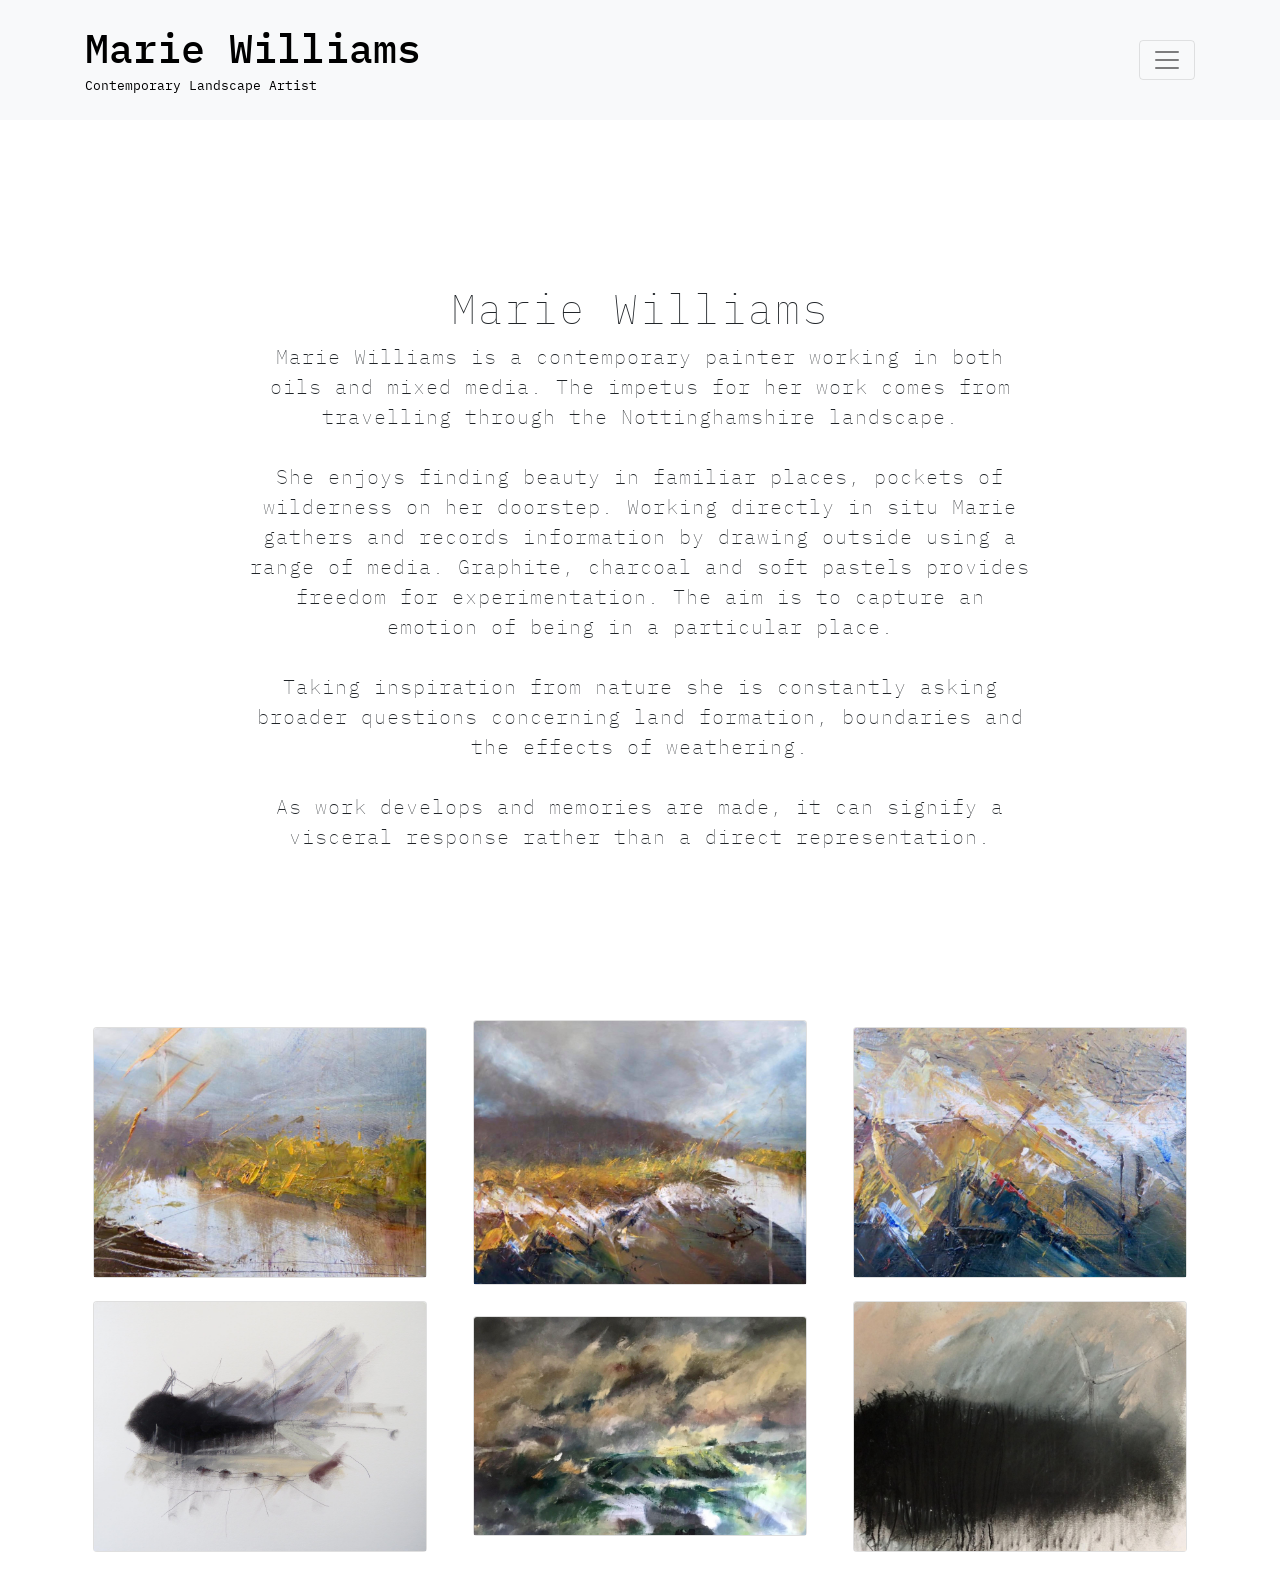
==== index.html @ ebe1d63e "Add files via upload" ====
<!doctype html>
<html lang="en">

<head>
  <!-- Required meta tags -->
  <meta charset="utf-8">
  <meta name="viewport" content="width=device-width, initial-scale=1, shrink-to-fit=no">

  <!-- Bootstrap CSS -->
  <link rel="stylesheet" href="css/bootstrap.min.css">
  <link rel="stylesheet" href="css/custom.css">

  <title>Marie Williams - Contemporary Landscape Artist</title>
</head>

<body>
  <div class="pos-f-t">
    <div class="collapse" id="navbarToggleExternalContent">
      <div class="bg-dark p-4">
        <div class="container-md text-white">
          <div class="row">
            <div class="col-md-6">
              Marie Williams is a contemporary painter working in both oils and mixed media. The impetus for her work comes from travelling through the Nottinghamshire landscape.
            </div>
            <div class="col-md-3">

            </div>
            <div class="col-md-3">
              <div class="list-group list-group-flush">
                <a href="cv.html" class="bg-dark text-white list-group-item list-group-item-action">CV</a>
                <a href="https://www.instagram.com/mariewilliamsart/" class="bg-dark text-white list-group-item list-group-item-action">Instagram</a>
              </div>
            </div>
          </div>
        </div>
      </div>
    </div>
    <nav class="navbar navbar-light bg-light">
      <div class="container-md">
        <a href="index.html" class="main-title pt-3">
          <h1 class="mb-0">Marie Williams</h1>
          <small>Contemporary Landscape Artist</small></p>
        </a>

        <button class="navbar-toggler" type="button" data-toggle="collapse" data-target="#navbarToggleExternalContent" aria-controls="navbarToggleExternalContent" aria-expanded="false" aria-label="Toggle navigation">
          <span class="navbar-toggler-icon"></span>
        </button>
      </div>
    </nav>
  </div>

  <div class="container-md text-center">
    <div class="jumbotron bg-white">
      <h2>Marie Williams</h2>
      <p class="mx-auto w-75">Marie Williams is a contemporary painter working in both oils and mixed media. The impetus for her work comes from travelling through the Nottinghamshire landscape. <br><br>
        She enjoys finding beauty in familiar places, pockets of wilderness on her doorstep. Working directly in situ Marie gathers and records information by drawing outside using a range of media. Graphite, charcoal and soft pastels provides freedom for experimentation. The aim is to capture an emotion of being in a particular place.
        <br><br>
        Taking inspiration from nature she is constantly asking broader questions concerning land formation, boundaries and the effects of weathering.
        <br><br>
        As work develops and memories are made, it can signify a visceral response rather than a direct representation. </p>
    </div>
  </div>

  <div class="container-md mb-4">
    <div class="row align-items-center">
      <div class="col-md-6 col-lg-4">
        <div class="card m-2">
          <img src="images/image2.jpg" alt="An image of art." class="card-img-top" data-toggle="modal" data-target="#bigImage" onclick="openImage(2)">
        </div>
      </div>
      <div class="col-md-6 col-lg-4">
        <div class="card m-2">
          <img src="images/image1.jpg" alt="An image of art." class="card-img-top" data-toggle="modal" data-target="#bigImage" onclick="openImage(1)">
        </div>
      </div>
      <div class="col-md-6 col-lg-4">
        <div class="card m-2">
          <img src="images/image3.jpg" alt="An image of art." class="card-img-top" data-toggle="modal" data-target="#bigImage" onclick="openImage(3)">
        </div>
      </div>
      <div class="col-md-6 col-lg-4">
        <div class="card m-2">
          <img src="images/image5.jpg" alt="An image of art." class="card-img-top" data-toggle="modal" data-target="#bigImage" onclick="openImage(5)">
        </div>
      </div>
      <div class="col-md-6 col-lg-4">
        <div class="card m-2">
          <img src="images/image4.jpg" alt="An image of art." class="card-img-top" data-toggle="modal" data-target="#bigImage" onclick="openImage(4)">
        </div>
      </div>
      <div class="col-md-6 col-lg-4">
        <div class="card m-2">
          <img src="images/image6.jpg" alt="An image of art." class="card-img-top" data-toggle="modal" data-target="#bigImage" onclick="openImage(6)">
        </div>
      </div>
    </div>
  </div>

  <div class="modal fade" id="bigImage" tabindex="-1" role="dialog">
    <div class="modal-dialog modal-lg" role="document">
      <div class="modal-content">
        <div class="modal-body">
          <img id="changeImage" class="img-fluid" src="images/image1.jpg" alt="An image of art.">
        </div>
        <div class="modal-footer">
          <button type="button" class="btn btn-secondary" data-dismiss="modal">Close</button>
        </div>
      </div>
    </div>
  </div>

  <script src="js/jquery.min.js"></script>
  <script src="js/bootstrap.min.js"></script>
  <script>
    function openImage(number) {
      document.getElementById("changeImage").src = "images/image" + number + ".jpg";
    }

  </script>
</body>

</html>
---- css/custom.css ----
@import url('https://fonts.googleapis.com/css2?family=IBM+Plex+Mono:wght@300;400&display=swap');

.main-title {
  font-family: 'IBM Plex Mono', monospace;
  text-decoration: none !important;
  color: black !important;
}

.jumbotron {
  margin-top: 100px;
  margin-bottom: 80px;
}

.jumbotron h2 {
  font-family: 'IBM Plex Mono', monospace;
  letter-spacing: 2px;
  font-size: 42px;
  font-weight: 100;
}

.jumbotron h3 {
  font-family: 'IBM Plex Mono', monospace;
  letter-spacing: 2px;
  font-size: 28px;
  font-weight: 100;
}

.jumbotron p {
  font-family: 'IBM Plex Mono', monospace;
  letter-spacing: 1px;
  font-size: 20px;
  font-weight: 100;
}

img {
  cursor: pointer;
}
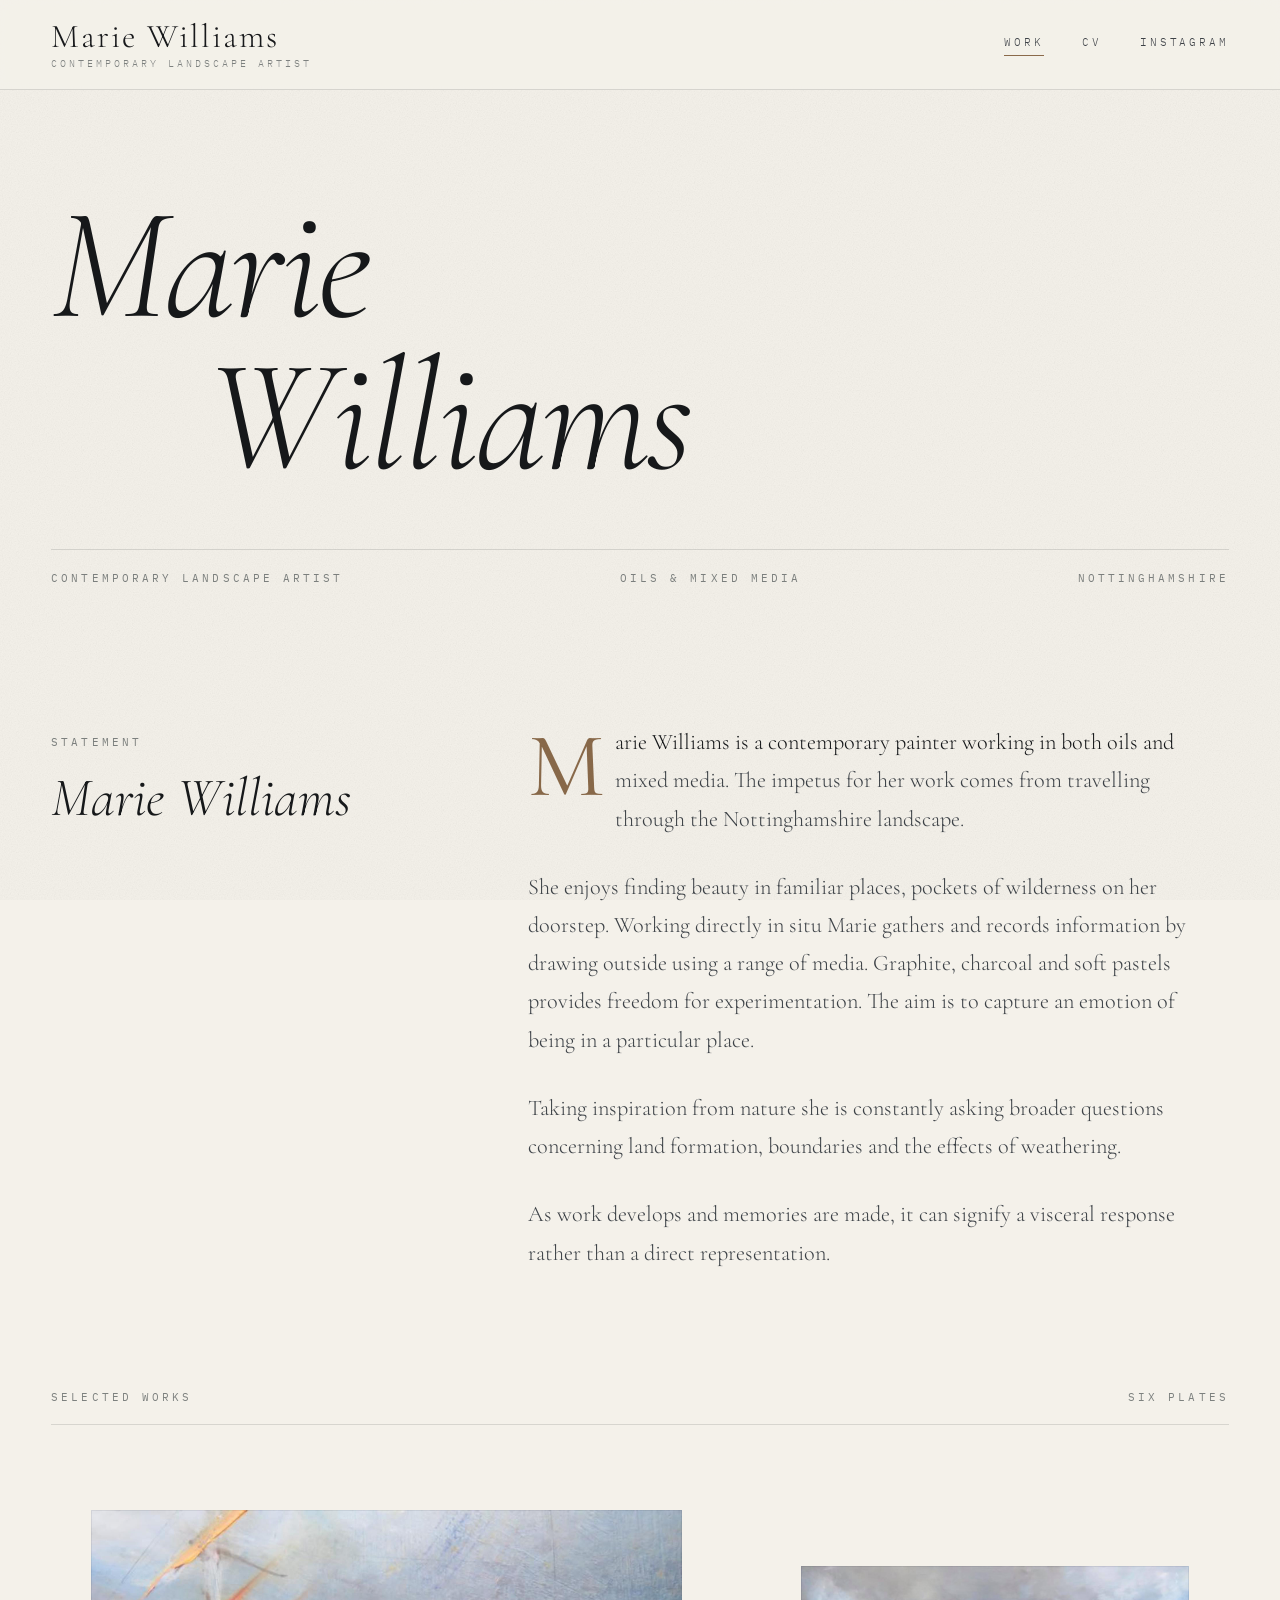
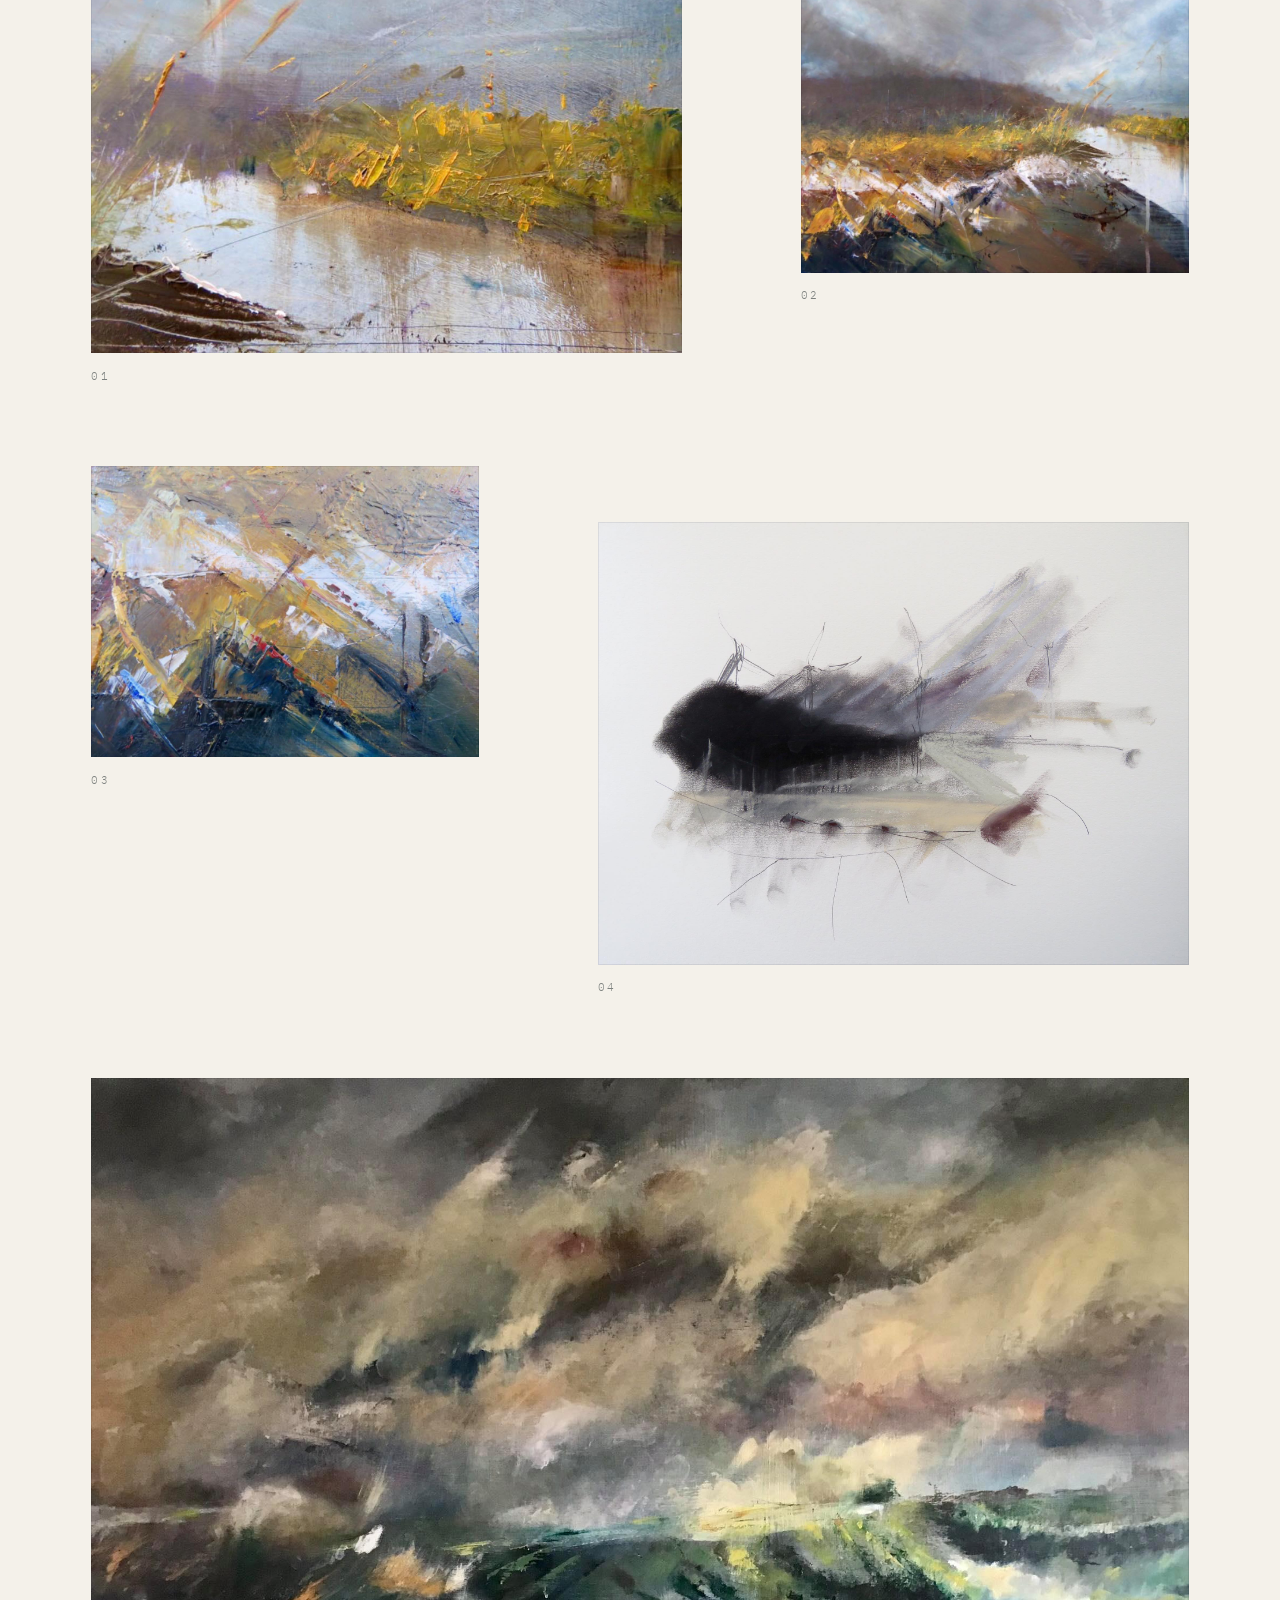
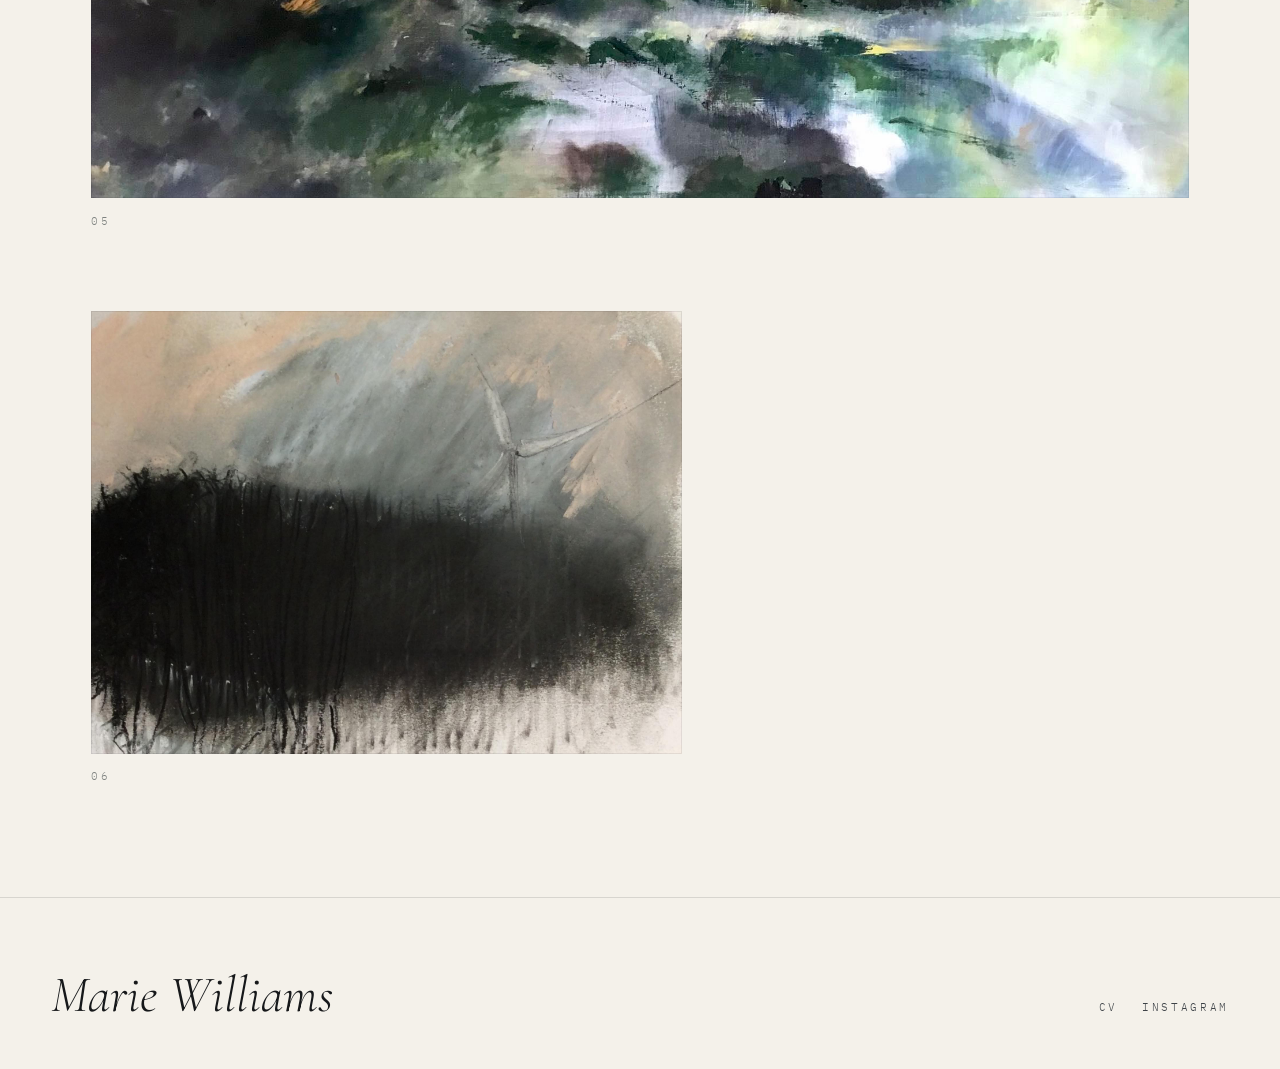
==== commit 5986fd91: "Refactor CV and index pages for improved structure and accessibility; add site.js for mobile menu an" ====
--- a/index.html
+++ b/index.html
@@ -1,122 +1,179 @@
-<!doctype html>
-<html lang="en">
-
-<head>
-  <!-- Required meta tags -->
-  <meta charset="utf-8">
-  <meta name="viewport" content="width=device-width, initial-scale=1, shrink-to-fit=no">
-
-  <!-- Bootstrap CSS -->
-  <link rel="stylesheet" href="css/bootstrap.min.css">
-  <link rel="stylesheet" href="css/custom.css">
-
-  <title>Marie Williams - Contemporary Landscape Artist</title>
-</head>
-
-<body>
-  <div class="pos-f-t">
-    <div class="collapse" id="navbarToggleExternalContent">
-      <div class="bg-dark p-4">
-        <div class="container-md text-white">
-          <div class="row">
-            <div class="col-md-6">
-              Marie Williams is a contemporary painter working in both oils and mixed media. The impetus for her work comes from travelling through the Nottinghamshire landscape.
-            </div>
-            <div class="col-md-3">
-
-            </div>
-            <div class="col-md-3">
-              <div class="list-group list-group-flush">
-                <a href="cv.html" class="bg-dark text-white list-group-item list-group-item-action">CV</a>
-                <a href="https://www.instagram.com/mariewilliamsart/" class="bg-dark text-white list-group-item list-group-item-action">Instagram</a>
-              </div>
-            </div>
-          </div>
-        </div>
-      </div>
-    </div>
-    <nav class="navbar navbar-light bg-light">
-      <div class="container-md">
-        <a href="index.html" class="main-title pt-3">
-          <h1 class="mb-0">Marie Williams</h1>
-          <small>Contemporary Landscape Artist</small></p>
-        </a>
-
-        <button class="navbar-toggler" type="button" data-toggle="collapse" data-target="#navbarToggleExternalContent" aria-controls="navbarToggleExternalContent" aria-expanded="false" aria-label="Toggle navigation">
-          <span class="navbar-toggler-icon"></span>
-        </button>
-      </div>
-    </nav>
-  </div>
-
-  <div class="container-md text-center">
-    <div class="jumbotron bg-white">
-      <h2>Marie Williams</h2>
-      <p class="mx-auto w-75">Marie Williams is a contemporary painter working in both oils and mixed media. The impetus for her work comes from travelling through the Nottinghamshire landscape. <br><br>
-        She enjoys finding beauty in familiar places, pockets of wilderness on her doorstep. Working directly in situ Marie gathers and records information by drawing outside using a range of media. Graphite, charcoal and soft pastels provides freedom for experimentation. The aim is to capture an emotion of being in a particular place.
-        <br><br>
-        Taking inspiration from nature she is constantly asking broader questions concerning land formation, boundaries and the effects of weathering.
-        <br><br>
-        As work develops and memories are made, it can signify a visceral response rather than a direct representation. </p>
-    </div>
-  </div>
-
-  <div class="container-md mb-4">
-    <div class="row align-items-center">
-      <div class="col-md-6 col-lg-4">
-        <div class="card m-2">
-          <img src="images/image2.jpg" alt="An image of art." class="card-img-top" data-toggle="modal" data-target="#bigImage" onclick="openImage(2)">
-        </div>
-      </div>
-      <div class="col-md-6 col-lg-4">
-        <div class="card m-2">
-          <img src="images/image1.jpg" alt="An image of art." class="card-img-top" data-toggle="modal" data-target="#bigImage" onclick="openImage(1)">
-        </div>
-      </div>
-      <div class="col-md-6 col-lg-4">
-        <div class="card m-2">
-          <img src="images/image3.jpg" alt="An image of art." class="card-img-top" data-toggle="modal" data-target="#bigImage" onclick="openImage(3)">
-        </div>
-      </div>
-      <div class="col-md-6 col-lg-4">
-        <div class="card m-2">
-          <img src="images/image5.jpg" alt="An image of art." class="card-img-top" data-toggle="modal" data-target="#bigImage" onclick="openImage(5)">
-        </div>
-      </div>
-      <div class="col-md-6 col-lg-4">
-        <div class="card m-2">
-          <img src="images/image4.jpg" alt="An image of art." class="card-img-top" data-toggle="modal" data-target="#bigImage" onclick="openImage(4)">
-        </div>
-      </div>
-      <div class="col-md-6 col-lg-4">
-        <div class="card m-2">
-          <img src="images/image6.jpg" alt="An image of art." class="card-img-top" data-toggle="modal" data-target="#bigImage" onclick="openImage(6)">
-        </div>
-      </div>
-    </div>
-  </div>
-
-  <div class="modal fade" id="bigImage" tabindex="-1" role="dialog">
-    <div class="modal-dialog modal-lg" role="document">
-      <div class="modal-content">
-        <div class="modal-body">
-          <img id="changeImage" class="img-fluid" src="images/image1.jpg" alt="An image of art.">
-        </div>
-        <div class="modal-footer">
-          <button type="button" class="btn btn-secondary" data-dismiss="modal">Close</button>
-        </div>
-      </div>
-    </div>
-  </div>
-
-  <script src="js/jquery.min.js"></script>
-  <script src="js/bootstrap.min.js"></script>
-  <script>
-    function openImage(number) {
-      document.getElementById("changeImage").src = "images/image" + number + ".jpg";
-    }
-
-  </script>
-</body>
-
-</html>
+<!doctype html>
+<html lang="en">
+
+<head>
+  <meta charset="utf-8">
+  <meta name="viewport" content="width=device-width, initial-scale=1">
+  <meta name="description" content="Marie Williams is a contemporary painter working in both oils and mixed media. The impetus for her work comes from travelling through the Nottinghamshire landscape.">
+
+  <link rel="preconnect" href="https://fonts.googleapis.com">
+  <link rel="preconnect" href="https://fonts.gstatic.com" crossorigin>
+  <link rel="stylesheet" href="css/custom.css">
+
+  <title>Marie Williams - Contemporary Landscape Artist</title>
+</head>
+
+<body>
+
+  <header class="site-header">
+    <div class="site-header__inner">
+      <a href="index.html" class="main-title">
+        <h1>Marie Williams</h1>
+        <small>Contemporary Landscape Artist</small>
+      </a>
+
+      <nav class="nav-links" aria-label="Primary">
+        <a href="index.html" aria-current="page">Work</a>
+        <a href="cv.html">CV</a>
+        <a href="https://www.instagram.com/mariewilliamsart/">Instagram</a>
+      </nav>
+
+      <button class="nav-toggle" type="button" aria-expanded="false" aria-controls="navPanel" aria-label="Menu">
+        <span></span><span></span><span></span>
+      </button>
+    </div>
+  </header>
+
+  <div class="nav-panel" id="navPanel">
+    <div class="shell">
+      <p class="nav-panel__note">Marie Williams is a contemporary painter working in both oils and mixed media. The impetus for her work comes from travelling through the Nottinghamshire landscape.</p>
+      <nav class="nav-panel__links" aria-label="Menu">
+        <a href="index.html">Work</a>
+        <a href="cv.html">CV</a>
+        <a href="https://www.instagram.com/mariewilliamsart/">Instagram</a>
+      </nav>
+    </div>
+  </div>
+
+  <main>
+
+    <section class="hero">
+      <div class="shell">
+        <h2 class="hero__mark reveal">
+          <span class="line">Marie</span>
+          <span class="line">Williams</span>
+        </h2>
+        <div class="hero__meta reveal">
+          <span class="eyebrow">Contemporary Landscape Artist</span>
+          <span class="eyebrow">Oils &amp; Mixed Media</span>
+          <span class="eyebrow">Nottinghamshire</span>
+        </div>
+      </div>
+    </section>
+
+    <section class="statement">
+      <div class="shell statement__grid">
+        <div class="statement__aside reveal">
+          <span class="eyebrow">Statement</span>
+          <h2>Marie Williams</h2>
+        </div>
+        <div class="statement__body reveal">
+          <p>Marie Williams is a contemporary painter working in both oils and mixed media. The impetus for her work comes from travelling through the Nottinghamshire landscape.</p>
+          <p>She enjoys finding beauty in familiar places, pockets of wilderness on her doorstep. Working directly in situ Marie gathers and records information by drawing outside using a range of media. Graphite, charcoal and soft pastels provides freedom for experimentation. The aim is to capture an emotion of being in a particular place.</p>
+          <p>Taking inspiration from nature she is constantly asking broader questions concerning land formation, boundaries and the effects of weathering.</p>
+          <p>As work develops and memories are made, it can signify a visceral response rather than a direct representation.</p>
+        </div>
+      </div>
+    </section>
+
+    <section class="gallery" id="work">
+      <div class="shell">
+        <div class="gallery__head reveal">
+          <span class="eyebrow">Selected Works</span>
+          <span class="eyebrow">Six Plates</span>
+        </div>
+
+        <div class="gallery__grid">
+
+          <figure class="plate plate--wide reveal">
+            <button class="plate__frame" type="button" data-index="0" aria-label="View larger image">
+              <img src="images/image2.jpg" alt="An image of art." width="2048" height="1536">
+            </button>
+            <figcaption class="plate__caption">
+              <span class="idx">01</span>
+              <span class="cue">View</span>
+            </figcaption>
+          </figure>
+
+          <figure class="plate plate--narrow plate--offset reveal">
+            <button class="plate__frame" type="button" data-index="1" aria-label="View larger image">
+              <img src="images/image1.jpg" alt="An image of art." width="1941" height="1534" loading="lazy">
+            </button>
+            <figcaption class="plate__caption">
+              <span class="idx">02</span>
+              <span class="cue">View</span>
+            </figcaption>
+          </figure>
+
+          <figure class="plate plate--narrow reveal">
+            <button class="plate__frame" type="button" data-index="2" aria-label="View larger image">
+              <img src="images/image3.jpg" alt="An image of art." width="2048" height="1536" loading="lazy">
+            </button>
+            <figcaption class="plate__caption">
+              <span class="idx">03</span>
+              <span class="cue">View</span>
+            </figcaption>
+          </figure>
+
+          <figure class="plate plate--wide plate--offset reveal">
+            <button class="plate__frame" type="button" data-index="3" aria-label="View larger image">
+              <img src="images/image5.jpg" alt="An image of art." width="2048" height="1536" loading="lazy">
+            </button>
+            <figcaption class="plate__caption">
+              <span class="idx">04</span>
+              <span class="cue">View</span>
+            </figcaption>
+          </figure>
+
+          <figure class="plate plate--full reveal">
+            <button class="plate__frame" type="button" data-index="4" aria-label="View larger image">
+              <img src="images/image4.jpg" alt="An image of art." width="2043" height="1341" loading="lazy">
+            </button>
+            <figcaption class="plate__caption">
+              <span class="idx">05</span>
+              <span class="cue">View</span>
+            </figcaption>
+          </figure>
+
+          <figure class="plate plate--wide reveal">
+            <button class="plate__frame" type="button" data-index="5" aria-label="View larger image">
+              <img src="images/image6.jpg" alt="An image of art." width="2048" height="1536" loading="lazy">
+            </button>
+            <figcaption class="plate__caption">
+              <span class="idx">06</span>
+              <span class="cue">View</span>
+            </figcaption>
+          </figure>
+
+        </div>
+      </div>
+    </section>
+
+  </main>
+
+  <footer class="site-footer">
+    <div class="shell site-footer__inner">
+      <p class="site-footer__name">Marie Williams</p>
+      <nav class="footer-links" aria-label="Footer">
+        <a href="cv.html">CV</a>
+        <a href="https://www.instagram.com/mariewilliamsart/">Instagram</a>
+      </nav>
+    </div>
+  </footer>
+
+  <div class="lightbox" id="lightbox" role="dialog" aria-modal="true" aria-label="Artwork viewer">
+    <button class="lb-btn lightbox__close" type="button" data-lb="close">Close</button>
+    <div class="lightbox__stage">
+      <img id="changeImage" src="images/image1.jpg" alt="An image of art.">
+    </div>
+    <div class="lightbox__bar">
+      <button class="lb-btn" type="button" data-lb="prev">&larr; Prev</button>
+      <span class="lb-count" id="lbCount">01 / 06</span>
+      <button class="lb-btn" type="button" data-lb="next">Next &rarr;</button>
+    </div>
+  </div>
+
+  <script src="js/site.js"></script>
+</body>
+
+</html>
--- a/css/custom.css
+++ b/css/custom.css
@@ -1,37 +1,576 @@
-@import url('https://fonts.googleapis.com/css2?family=IBM+Plex+Mono:wght@300;400&display=swap');
-
-.main-title {
-  font-family: 'IBM Plex Mono', monospace;
-  text-decoration: none !important;
-  color: black !important;
-}
-
-.jumbotron {
-  margin-top: 100px;
-  margin-bottom: 80px;
-}
-
-.jumbotron h2 {
-  font-family: 'IBM Plex Mono', monospace;
-  letter-spacing: 2px;
-  font-size: 42px;
-  font-weight: 100;
-}
-
-.jumbotron h3 {
-  font-family: 'IBM Plex Mono', monospace;
-  letter-spacing: 2px;
-  font-size: 28px;
-  font-weight: 100;
-}
-
-.jumbotron p {
-  font-family: 'IBM Plex Mono', monospace;
-  letter-spacing: 1px;
-  font-size: 20px;
-  font-weight: 100;
-}
-
-img {
-  cursor: pointer;
-}
+/* ==========================================================================
+   Marie Williams — Contemporary Landscape Artist
+   Bespoke stylesheet. Editorial / gallery.
+   ========================================================================== */
+
+@import url('https://fonts.googleapis.com/css2?family=Cormorant+Garamond:ital,wght@0,300;0,400;0,500;1,300;1,400&family=IBM+Plex+Mono:wght@300;400&display=swap');
+
+/* ---------- Tokens ---------- */
+:root {
+  --paper:        #f4f1ea;
+  --paper-deep:   #eae5db;
+  --ink:          #16181a;
+  --ink-soft:     #3d4247;
+  --ink-faint:    #7d817f;
+  --rule:         rgba(22, 24, 26, .13);
+  --clay:         #8a6a4a;
+
+  --display: 'Cormorant Garamond', 'Times New Roman', Georgia, serif;
+  --mono: 'IBM Plex Mono', ui-monospace, Menlo, monospace;
+
+  --shell: min(1400px, 92vw);
+  --ease: cubic-bezier(.22, .61, .36, 1);
+}
+
+/* ---------- Reset ---------- */
+*, *::before, *::after { box-sizing: border-box; }
+
+html { -webkit-text-size-adjust: 100%; scroll-behavior: smooth; }
+
+body {
+  margin: 0;
+  background: var(--paper);
+  color: var(--ink);
+  font-family: var(--display);
+  font-size: clamp(17px, 1.05vw + 13px, 21px);
+  line-height: 1.62;
+  font-weight: 300;
+  overflow-x: hidden;
+  -webkit-font-smoothing: antialiased;
+}
+
+body.is-locked { overflow: hidden; }
+
+img { max-width: 100%; display: block; }
+a { color: inherit; }
+
+::selection { background: var(--clay); color: var(--paper); }
+
+/* Paper grain — a faint tooth over the whole page */
+body::after {
+  content: "";
+  position: fixed;
+  inset: 0;
+  pointer-events: none;
+  z-index: 9;
+  opacity: .3;
+  mix-blend-mode: multiply;
+  background-image: url("data:image/svg+xml;utf8,<svg xmlns='http://www.w3.org/2000/svg' width='180' height='180'><filter id='n'><feTurbulence type='fractalNoise' baseFrequency='.86' numOctaves='3' stitchTiles='stitch'/><feColorMatrix type='saturate' values='0'/></filter><rect width='180' height='180' filter='url(%23n)' opacity='.42'/></svg>");
+}
+
+/* ---------- Shared bits ---------- */
+.shell { width: var(--shell); margin-inline: auto; }
+
+.eyebrow {
+  font-family: var(--mono);
+  font-weight: 400;
+  font-size: 11px;
+  letter-spacing: .28em;
+  text-transform: uppercase;
+  color: var(--ink-faint);
+}
+
+/* ---------- Header ---------- */
+.site-header {
+  position: sticky;
+  top: 0;
+  z-index: 40;
+  background: rgba(244, 241, 234, .86);
+  backdrop-filter: saturate(140%) blur(12px);
+  -webkit-backdrop-filter: saturate(140%) blur(12px);
+  border-bottom: 1px solid var(--rule);
+}
+
+.site-header__inner {
+  width: var(--shell);
+  margin-inline: auto;
+  display: flex;
+  align-items: center;
+  justify-content: space-between;
+  gap: 1.5rem;
+  padding: clamp(.9rem, 1.6vw, 1.4rem) 0;
+}
+
+.main-title {
+  text-decoration: none;
+  color: var(--ink);
+  display: block;
+  line-height: 1;
+}
+
+.main-title h1 {
+  margin: 0;
+  font-family: var(--display);
+  font-weight: 300;
+  font-size: clamp(1.5rem, 2.6vw, 2.1rem);
+  letter-spacing: .06em;
+}
+
+.main-title small {
+  display: block;
+  margin-top: .5em;
+  font-family: var(--mono);
+  font-size: 10px;
+  letter-spacing: .3em;
+  text-transform: uppercase;
+  color: var(--ink-faint);
+}
+
+/* Desktop nav */
+.nav-links {
+  display: flex;
+  align-items: center;
+  gap: clamp(1.4rem, 3vw, 2.75rem);
+}
+
+.nav-links a {
+  font-family: var(--mono);
+  font-size: 11px;
+  letter-spacing: .26em;
+  text-transform: uppercase;
+  text-decoration: none;
+  color: var(--ink-soft);
+  padding-bottom: 4px;
+  position: relative;
+  transition: color .4s var(--ease);
+}
+
+.nav-links a::after {
+  content: "";
+  position: absolute;
+  left: 0; bottom: 0;
+  width: 100%; height: 1px;
+  background: var(--clay);
+  transform: scaleX(0);
+  transform-origin: right;
+  transition: transform .5s var(--ease);
+}
+
+.nav-links a:hover { color: var(--ink); }
+.nav-links a:hover::after,
+.nav-links a[aria-current="page"]::after { transform: scaleX(1); transform-origin: left; }
+
+/* Burger */
+.nav-toggle {
+  display: none;
+  background: none;
+  border: 0;
+  padding: .6rem;
+  margin-right: -.6rem;
+  cursor: pointer;
+  color: var(--ink);
+  position: relative;
+  z-index: 41;
+}
+.nav-toggle span {
+  display: block;
+  width: 26px;
+  height: 1px;
+  background: currentColor;
+  transition: transform .45s var(--ease), opacity .3s var(--ease), background .45s var(--ease);
+}
+.nav-toggle span + span { margin-top: 7px; }
+.nav-toggle[aria-expanded="true"] { color: var(--paper); }
+.nav-toggle[aria-expanded="true"] span:nth-child(1) { transform: translateY(8px) rotate(45deg); }
+.nav-toggle[aria-expanded="true"] span:nth-child(2) { opacity: 0; }
+.nav-toggle[aria-expanded="true"] span:nth-child(3) { transform: translateY(-8px) rotate(-45deg); }
+
+/* Full-screen panel */
+.nav-panel {
+  position: fixed;
+  inset: 0;
+  z-index: 39;
+  background: var(--ink);
+  color: var(--paper);
+  display: flex;
+  flex-direction: column;
+  justify-content: center;
+  padding: 6rem 0 4rem;
+  opacity: 0;
+  visibility: hidden;
+  transform: translateY(-1.5rem);
+  transition: opacity .5s var(--ease), transform .6s var(--ease), visibility .5s;
+}
+.nav-panel.is-open { opacity: 1; visibility: visible; transform: none; }
+
+.nav-panel__note {
+  font-family: var(--display);
+  font-size: clamp(1.05rem, 2.4vw, 1.45rem);
+  font-weight: 300;
+  line-height: 1.55;
+  max-width: 34ch;
+  color: rgba(244, 241, 234, .72);
+  margin: 0 0 3rem;
+}
+
+.nav-panel__links { display: grid; gap: .25rem; }
+.nav-panel__links a {
+  font-family: var(--display);
+  font-size: clamp(2.2rem, 8vw, 4.5rem);
+  font-weight: 300;
+  letter-spacing: .02em;
+  text-decoration: none;
+  color: var(--paper);
+  padding: .1em 0;
+  border-bottom: 1px solid rgba(244, 241, 234, .16);
+  transition: color .4s var(--ease), padding-left .5s var(--ease);
+}
+.nav-panel__links a:hover { color: #c9a37a; padding-left: .3em; }
+
+/* ---------- Hero ---------- */
+.hero { padding: clamp(3.5rem, 11vh, 9rem) 0 clamp(2.5rem, 7vh, 5rem); }
+
+.hero__mark {
+  font-family: var(--display);
+  font-style: italic;
+  font-weight: 300;
+  font-size: clamp(3.2rem, 12.5vw, 11rem);
+  line-height: .95;
+  letter-spacing: -.02em;
+  margin: 0;
+}
+
+.hero__mark .line { display: block; }
+.hero__mark .line:nth-child(2) { padding-left: clamp(0rem, 12vw, 12rem); }
+
+.hero__meta {
+  display: flex;
+  flex-wrap: wrap;
+  justify-content: space-between;
+  gap: 1rem 2rem;
+  margin-top: clamp(2rem, 5vw, 3.5rem);
+  padding-top: 1.25rem;
+  border-top: 1px solid var(--rule);
+}
+
+/* ---------- Statement ---------- */
+.statement { padding: clamp(3rem, 8vh, 6rem) 0; }
+
+.statement__grid {
+  display: grid;
+  grid-template-columns: minmax(0, 4fr) minmax(0, 7fr);
+  gap: clamp(2rem, 6vw, 6rem);
+  align-items: start;
+}
+
+.statement__aside { position: sticky; top: 9rem; }
+
+.statement__aside h2 {
+  font-family: var(--display);
+  font-weight: 300;
+  font-style: italic;
+  font-size: clamp(2rem, 4.5vw, 3.4rem);
+  line-height: 1.05;
+  margin: .8rem 0 0;
+}
+
+.statement__body p {
+  margin: 0;
+  font-size: clamp(1.05rem, .55vw + .95rem, 1.4rem);
+  line-height: 1.72;
+  color: var(--ink-soft);
+  max-width: 62ch;
+}
+
+.statement__body p + p { margin-top: 1.35em; }
+
+.statement__body p:first-child::first-line { color: var(--ink); }
+
+.statement__body p:first-child::first-letter {
+  float: left;
+  font-size: 4.1em;
+  line-height: .82;
+  padding: .07em .12em 0 0;
+  font-weight: 400;
+  color: var(--clay);
+}
+
+/* ---------- Gallery ---------- */
+.gallery { padding: clamp(2rem, 5vh, 4rem) 0 clamp(4rem, 10vh, 8rem); }
+
+.gallery__head {
+  display: flex;
+  align-items: baseline;
+  justify-content: space-between;
+  gap: 1rem;
+  padding-bottom: 1.1rem;
+  border-bottom: 1px solid var(--rule);
+  margin-bottom: clamp(2rem, 5vw, 4rem);
+}
+
+.gallery__grid {
+  display: grid;
+  grid-template-columns: repeat(12, 1fr);
+  gap: clamp(1.75rem, 3vw, 3.25rem);
+}
+
+/* Asymmetric editorial rhythm */
+.plate--wide   { grid-column: span 7; }
+.plate--narrow { grid-column: span 5; }
+.plate--full   { grid-column: span 12; }
+.plate--offset { margin-top: clamp(1.5rem, 6vw, 5rem); }
+
+.plate__frame {
+  position: relative;
+  overflow: hidden;
+  background: var(--paper-deep);
+  cursor: pointer;
+  border: 0;
+  padding: 0;
+  width: 100%;
+  display: block;
+  -webkit-appearance: none;
+  appearance: none;
+}
+
+.plate__frame::after {
+  content: "";
+  position: absolute;
+  inset: 0;
+  box-shadow: inset 0 0 0 1px rgba(22, 24, 26, .08);
+  pointer-events: none;
+}
+
+.plate__frame img {
+  width: 100%;
+  height: auto;
+  transition: transform 1.1s var(--ease), filter 1.1s var(--ease);
+}
+
+.plate__frame:hover img,
+.plate__frame:focus-visible img { transform: scale(1.035); filter: saturate(1.06); }
+
+.plate__frame:focus-visible { outline: 1px solid var(--clay); outline-offset: 6px; }
+
+.plate__caption {
+  display: flex;
+  justify-content: space-between;
+  align-items: baseline;
+  gap: 1rem;
+  margin-top: .9rem;
+}
+
+.plate__caption .idx {
+  font-family: var(--mono);
+  font-size: 11px;
+  letter-spacing: .22em;
+  color: var(--ink-faint);
+}
+
+.plate__caption .cue {
+  font-family: var(--mono);
+  font-size: 10px;
+  letter-spacing: .24em;
+  text-transform: uppercase;
+  color: var(--ink-faint);
+  opacity: 0;
+  transform: translateX(-6px);
+  transition: opacity .5s var(--ease), transform .5s var(--ease);
+}
+
+.plate:hover .cue,
+.plate:focus-within .cue { opacity: 1; transform: none; }
+
+/* Reveal on scroll */
+.reveal {
+  opacity: 0;
+  transform: translateY(28px);
+  transition: opacity 1s var(--ease), transform 1.1s var(--ease);
+}
+.reveal.is-in { opacity: 1; transform: none; }
+
+/* ---------- CV ---------- */
+.cv { padding: clamp(3rem, 9vh, 7rem) 0 clamp(4rem, 10vh, 8rem); }
+
+.cv__title {
+  font-family: var(--display);
+  font-style: italic;
+  font-weight: 300;
+  font-size: clamp(2.6rem, 9vw, 6.5rem);
+  line-height: 1;
+  margin: .6rem 0 clamp(2.5rem, 6vw, 4.5rem);
+}
+
+.cv-block {
+  display: grid;
+  grid-template-columns: minmax(0, 3fr) minmax(0, 9fr);
+  gap: clamp(1rem, 4vw, 4rem);
+  padding: clamp(1.8rem, 4vw, 3rem) 0;
+  border-top: 1px solid var(--rule);
+}
+
+.cv-block h3 {
+  margin: 0;
+  font-family: var(--display);
+  font-weight: 400;
+  font-size: clamp(1.35rem, 2.2vw, 1.9rem);
+  position: sticky;
+  top: 9rem;
+  align-self: start;
+}
+
+.cv-list { list-style: none; margin: 0; padding: 0; }
+
+.cv-list li {
+  display: grid;
+  grid-template-columns: 5.5rem 1fr;
+  gap: 1rem;
+  padding: .62rem 0;
+  border-bottom: 1px solid var(--rule);
+  color: var(--ink-soft);
+  font-size: clamp(1rem, .4vw + .92rem, 1.2rem);
+  line-height: 1.5;
+  transition: color .4s var(--ease);
+}
+.cv-list li:last-child { border-bottom: 0; }
+.cv-list li:hover { color: var(--ink); }
+
+.cv-list .yr {
+  font-family: var(--mono);
+  font-size: 12px;
+  letter-spacing: .12em;
+  color: var(--clay);
+  padding-top: .38em;
+}
+
+/* ---------- Footer ---------- */
+.site-footer {
+  border-top: 1px solid var(--rule);
+  padding: clamp(2.5rem, 6vw, 4.5rem) 0 clamp(2rem, 4vw, 3rem);
+}
+
+.site-footer__inner {
+  display: flex;
+  flex-wrap: wrap;
+  align-items: flex-end;
+  justify-content: space-between;
+  gap: 1.75rem 2rem;
+}
+
+.site-footer__name {
+  font-family: var(--display);
+  font-style: italic;
+  font-weight: 300;
+  font-size: clamp(1.8rem, 5vw, 3.2rem);
+  line-height: 1;
+  margin: 0;
+}
+
+.footer-links { display: flex; flex-wrap: wrap; gap: 1.5rem; }
+
+.footer-links a {
+  font-family: var(--mono);
+  font-size: 11px;
+  letter-spacing: .24em;
+  text-transform: uppercase;
+  text-decoration: none;
+  color: var(--ink-soft);
+  border-bottom: 1px solid transparent;
+  padding-bottom: 3px;
+  transition: color .4s var(--ease), border-color .4s var(--ease);
+}
+.footer-links a:hover { color: var(--ink); border-color: var(--clay); }
+
+/* ---------- Lightbox ---------- */
+.lightbox {
+  position: fixed;
+  inset: 0;
+  z-index: 60;
+  background: rgba(16, 17, 19, .96);
+  display: flex;
+  flex-direction: column;
+  opacity: 0;
+  visibility: hidden;
+  transition: opacity .45s var(--ease), visibility .45s;
+}
+.lightbox.is-open { opacity: 1; visibility: visible; }
+
+.lightbox__stage {
+  flex: 1;
+  display: grid;
+  place-items: center;
+  padding: clamp(3.5rem, 8vh, 6rem) clamp(1rem, 6vw, 6rem) 1rem;
+  min-height: 0;
+}
+
+.lightbox__stage img {
+  max-width: 100%;
+  max-height: 100%;
+  width: auto;
+  object-fit: contain;
+  box-shadow: 0 40px 90px rgba(0, 0, 0, .55);
+  animation: plateIn .7s var(--ease) both;
+}
+
+@keyframes plateIn {
+  from { opacity: 0; transform: scale(.985); }
+  to   { opacity: 1; transform: none; }
+}
+
+.lightbox__bar {
+  display: flex;
+  align-items: center;
+  justify-content: space-between;
+  gap: 1rem;
+  padding: 1rem clamp(1rem, 6vw, 6rem) clamp(1.5rem, 4vh, 2.5rem);
+  color: rgba(244, 241, 234, .75);
+}
+
+.lb-btn {
+  background: none;
+  border: 1px solid rgba(244, 241, 234, .28);
+  color: rgba(244, 241, 234, .85);
+  font-family: var(--mono);
+  font-size: 10px;
+  letter-spacing: .24em;
+  text-transform: uppercase;
+  padding: .7rem 1.15rem;
+  cursor: pointer;
+  transition: background .35s var(--ease), color .35s var(--ease), border-color .35s var(--ease);
+}
+.lb-btn:hover { background: rgba(244, 241, 234, .92); color: var(--ink); border-color: transparent; }
+
+.lb-count {
+  font-family: var(--mono);
+  font-size: 11px;
+  letter-spacing: .26em;
+}
+
+.lightbox__close {
+  position: absolute;
+  top: clamp(1rem, 3vh, 2rem);
+  right: clamp(1rem, 5vw, 3rem);
+  z-index: 2;
+}
+
+/* ---------- Responsive ---------- */
+@media (max-width: 900px) {
+  .nav-links { display: none; }
+  .nav-toggle { display: block; }
+
+  .statement__grid { grid-template-columns: 1fr; }
+  .statement__aside { position: static; }
+
+  .plate--wide, .plate--narrow { grid-column: span 12; }
+  .plate--offset { margin-top: 0; }
+
+  .cv-block { grid-template-columns: 1fr; }
+  .cv-block h3 { position: static; }
+}
+
+@media (max-width: 560px) {
+  :root { --shell: 88vw; }
+  .statement__body p:first-child::first-letter { font-size: 3.2em; }
+  .cv-list li { grid-template-columns: 4.2rem 1fr; gap: .75rem; }
+  .lightbox__bar { padding-inline: 1.25rem; }
+  .lb-btn { padding: .6rem .8rem; letter-spacing: .16em; }
+}
+
+@media (prefers-reduced-motion: reduce) {
+  html { scroll-behavior: auto; }
+  *, *::before, *::after {
+    animation-duration: .001ms !important;
+    transition-duration: .001ms !important;
+  }
+  .reveal { opacity: 1; transform: none; }
+}
